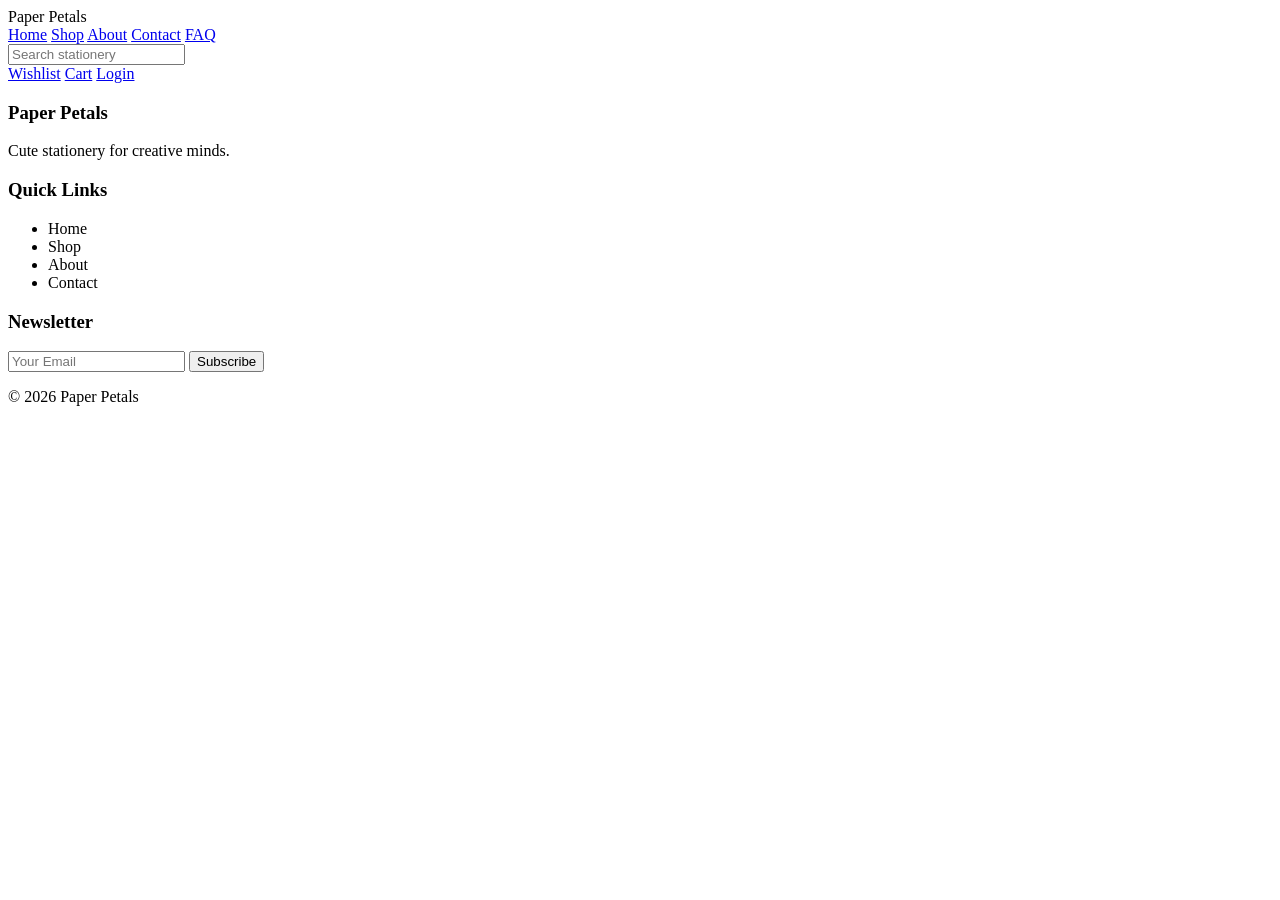
==== pages/shop.html @ a3720105 "Create semantic HTML structure for customer and admin pages" ====
<!DOCTYPE html>
<html>
<head>
</head>

<body>

<header>

    <div class="logo">
        Paper Petals
    </div>

    <nav>

        <a href="index.html">Home</a>

        <a href="shop.html">Shop</a>

        <a href="about.html">About</a>

        <a href="contact.html">Contact</a>

        <a href="faq.html">FAQ</a>

    </nav>

    <div class="search">

        <input
            type="text"
            placeholder="Search stationery">

    </div>

    <div class="icons">

        <a href="wishlist.html">Wishlist</a>

        <a href="cart.html">Cart</a>

        <a href="login.html">Login</a>

    </div>

</header>

<main>

</main>

<footer>

<section>

<h3>Paper Petals</h3>

<p>
Cute stationery for creative minds.
</p>

</section>

<section>

<h3>Quick Links</h3>

<ul>

<li>Home</li>

<li>Shop</li>

<li>About</li>

<li>Contact</li>

</ul>

</section>

<section>

<h3>Newsletter</h3>

<input
type="email"
placeholder="Your Email">

<button>

Subscribe

</button>

</section>

<p>

© 2026 Paper Petals

</p>

</footer>

<script>

</script>

</body>
</html>
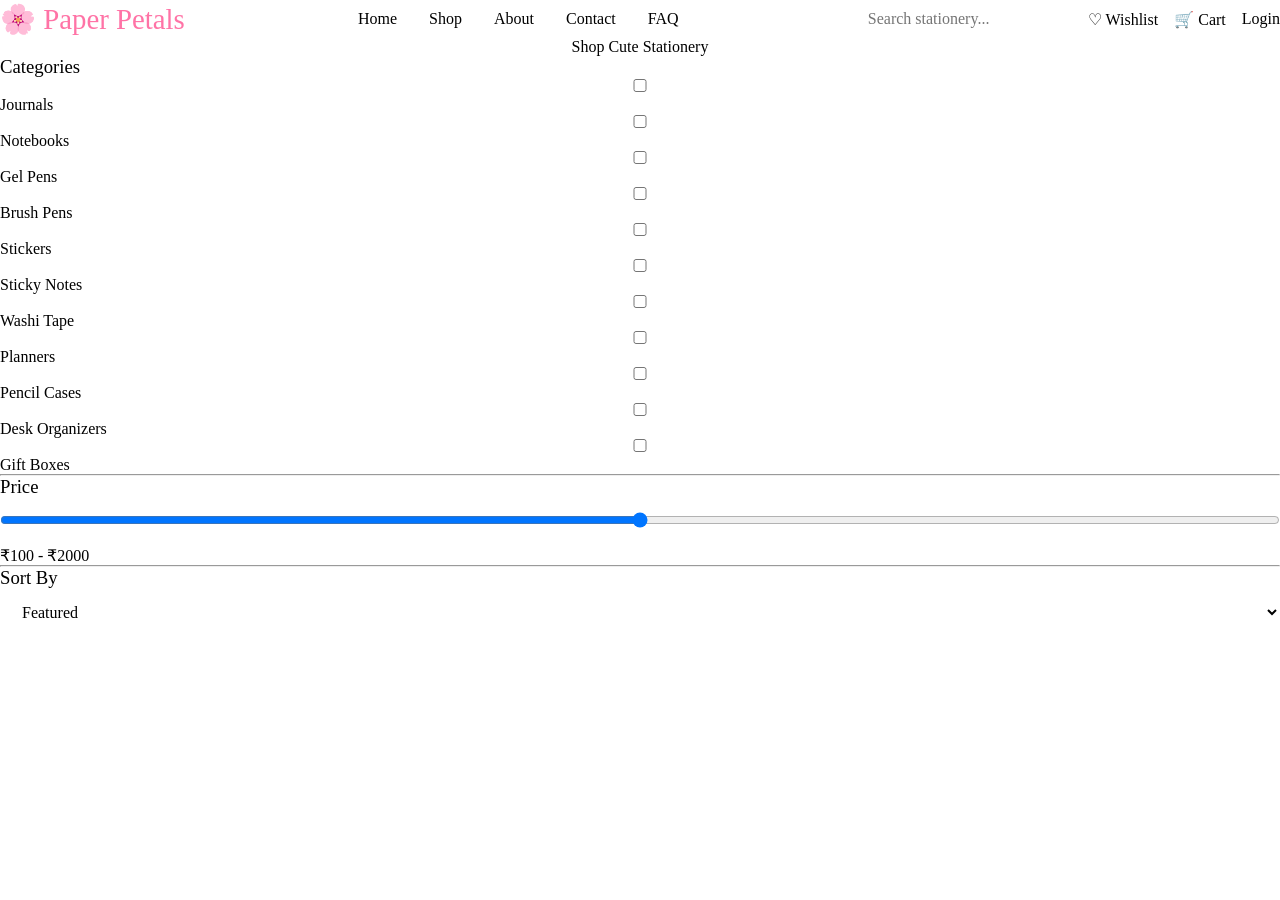
==== commit ab05359b: "start shop" ====
--- a/pages/shop.html
+++ b/pages/shop.html
@@ -1,111 +1,204 @@
 <!DOCTYPE html>
-<html>
+<html lang="en">
+
 <head>
+
+    <meta charset="UTF-8">
+    <meta name="viewport"
+        content="width=device-width, initial-scale=1.0">
+
+    <meta name="description"
+        content="Browse cute stationery at Paper Petals">
+
+    <title>
+
+        Shop | Paper Petals
+
+    </title>
+
+    <link rel="stylesheet"
+        href="../assets/css/style.css">
+
 </head>
 
 <body>
-
 <header>
-
-    <div class="logo">
-        Paper Petals
-    </div>
-
-    <nav>
-
-        <a href="index.html">Home</a>
-
-        <a href="shop.html">Shop</a>
-
-        <a href="about.html">About</a>
-
-        <a href="contact.html">Contact</a>
-
-        <a href="faq.html">FAQ</a>
-
-    </nav>
-
-    <div class="search">
-
-        <input
-            type="text"
-            placeholder="Search stationery">
-
-    </div>
-
-    <div class="icons">
-
-        <a href="wishlist.html">Wishlist</a>
-
-        <a href="cart.html">Cart</a>
-
-        <a href="login.html">Login</a>
-
-    </div>
+<div class="container">
+<div class="logo">
+<a href="index.html">
+<h1>
+    
+🌸 Paper Petals
+
+</h1>
+
+</a>
+
+</div>
+
+<nav>
+
+<ul>
+
+<li><a href="index.html">Home</a></li>
+
+<li><a href="shop.html">Shop</a></li>
+
+<li><a href="about.html">About</a></li>
+
+<li><a href="contact.html">Contact</a></li>
+
+<li><a href="faq.html">FAQ</a></li>
+
+</ul>
+
+</nav>
+
+<div class="header-actions">
+
+<input
+type="search"
+placeholder="Search stationery...">
+
+<a href="wishlist.html">
+
+♡ Wishlist
+
+</a>
+
+<a href="cart.html">
+
+🛒 Cart
+
+</a>
+
+<a href="login.html">
+
+Login
+
+</a>
+
+</div>
+
+</div>
 
 </header>
 
 <main>
 
-</main>
-
-<footer>
-
-<section>
-
-<h3>Paper Petals</h3>
+<section class="shop-page">
+
+<div class="container">
+
+<h2>
+
+Shop Cute Stationery
+
+</h2>
+
+<div class="shop-layout">
+
+<!-- ================= SIDEBAR ================= -->
+
+<aside class="shop-sidebar">
+
+<h3>
+
+Categories
+
+</h3>
+
+<ul>
+
+<li><input type="checkbox"> Journals</li>
+
+<li><input type="checkbox"> Notebooks</li>
+
+<li><input type="checkbox"> Gel Pens</li>
+
+<li><input type="checkbox"> Brush Pens</li>
+
+<li><input type="checkbox"> Stickers</li>
+
+<li><input type="checkbox"> Sticky Notes</li>
+
+<li><input type="checkbox"> Washi Tape</li>
+
+<li><input type="checkbox"> Planners</li>
+
+<li><input type="checkbox"> Pencil Cases</li>
+
+<li><input type="checkbox"> Desk Organizers</li>
+
+<li><input type="checkbox"> Gift Boxes</li>
+
+</ul>
+
+<hr>
+
+<h3>
+
+Price
+
+</h3>
+
+<input
+type="range"
+min="100"
+max="2000">
 
 <p>
-Cute stationery for creative minds.
+
+₹100 - ₹2000
+
 </p>
 
-</section>
-
-<section>
-
-<h3>Quick Links</h3>
-
-<ul>
-
-<li>Home</li>
-
-<li>Shop</li>
-
-<li>About</li>
-
-<li>Contact</li>
-
-</ul>
-
-</section>
-
-<section>
-
-<h3>Newsletter</h3>
-
-<input
-type="email"
-placeholder="Your Email">
-
-<button>
-
-Subscribe
-
-</button>
-
-</section>
-
-<p>
-
-© 2026 Paper Petals
-
-</p>
-
-</footer>
-
-<script>
-
-</script>
-
-</body>
-</html>+<hr>
+
+<h3>
+
+Sort By
+
+</h3>
+
+<select>
+
+<option>
+
+Featured
+
+</option>
+
+<option>
+
+Price Low to High
+
+</option>
+
+<option>
+
+Price High to Low
+
+</option>
+
+<option>
+
+Highest Rated
+
+</option>
+
+<option>
+
+Newest
+
+</option>
+
+</select>
+
+</aside>
+
+<!-- ================= PRODUCTS ================= -->
+
+<section class="shop-products">
+
+<div class="product-grid">
--- a/assets/css/style.css
+++ b/assets/css/style.css
@@ -0,0 +1,32 @@
+/* ==========================================================
+   Paper Petals
+   Master Stylesheet
+   Import Order Matters
+==========================================================*/
+
+/* ---------- Design System ---------- */
+@import url("variables.css");
+
+/* ---------- Browser Reset ---------- */
+@import url("reset.css");
+
+/* ---------- Global Layout ---------- */
+@import url("layout.css");
+
+/* ---------- Reusable Components ---------- */
+@import url("components.css");
+
+/* ---------- Page Styles ---------- */
+@import url("home.css");
+
+/* Additional page styles
+   (Create these later)
+@import url("shop.css");
+@import url("product.css");
+@import url("cart.css");
+@import url("auth.css");
+@import url("admin.css");
+*/
+
+/* ---------- Responsive ---------- */
+@import url("responsive.css");
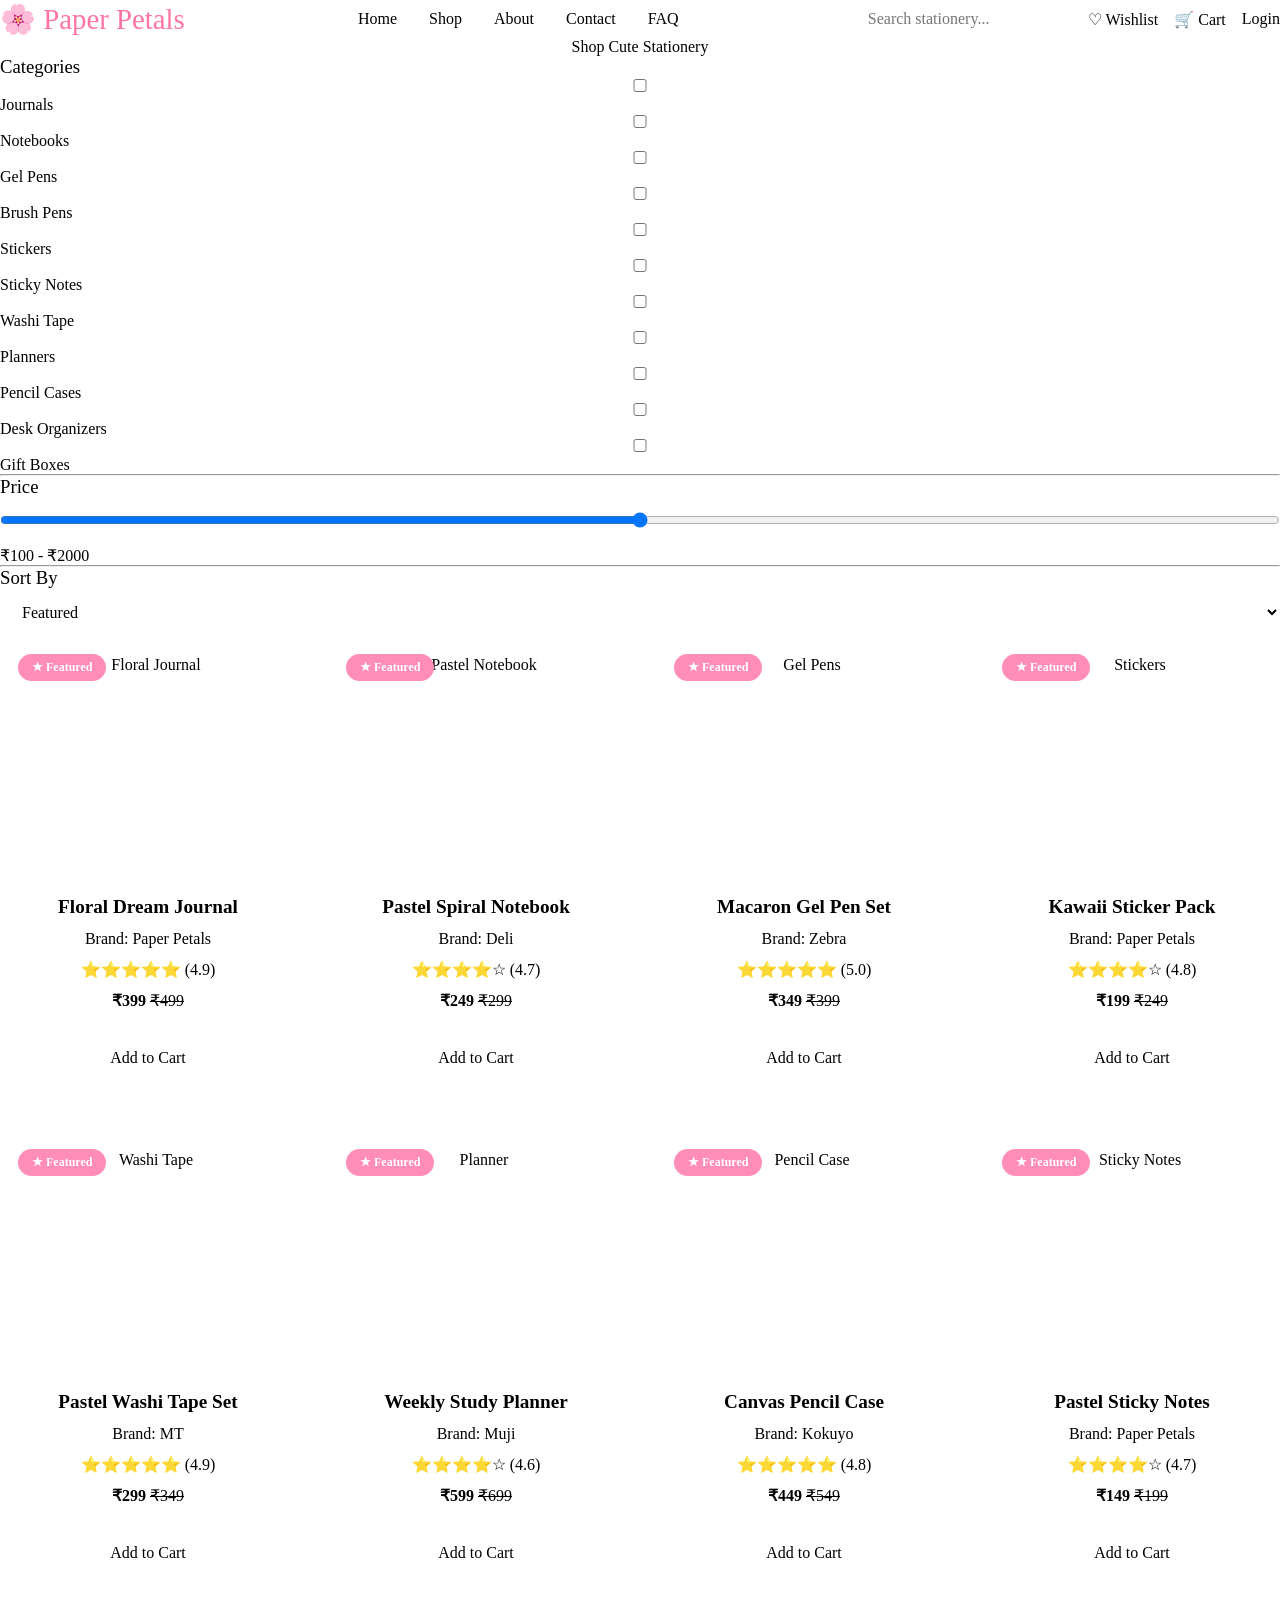
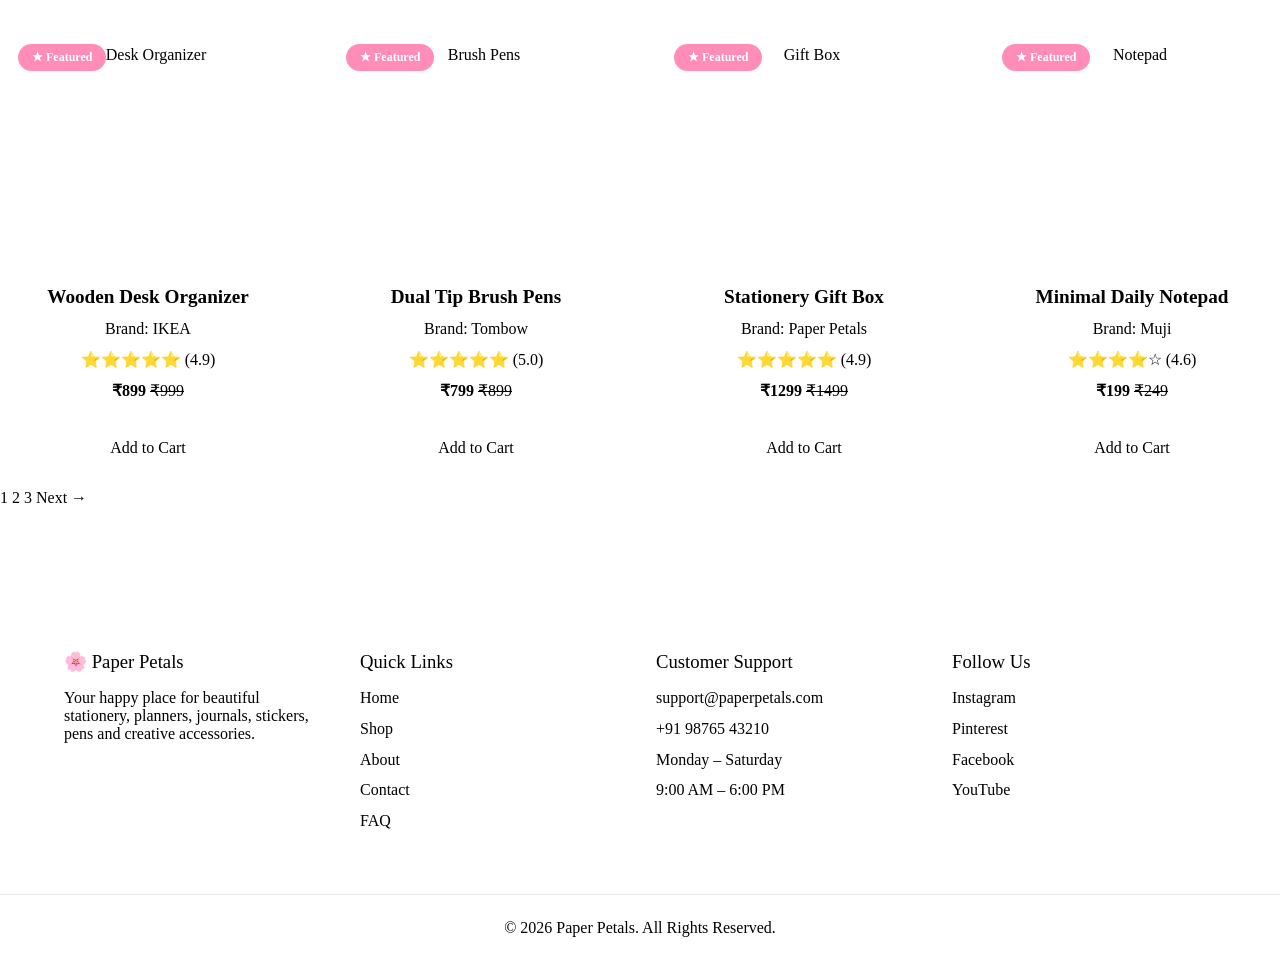
==== commit 14e7e565: "Create complete shop page with filters and product grid" ====
--- a/pages/shop.html
+++ b/pages/shop.html
@@ -23,182 +23,458 @@
 
 <body>
 <header>
-<div class="container">
-<div class="logo">
-<a href="index.html">
-<h1>
-    
-🌸 Paper Petals
-
-</h1>
-
-</a>
-
-</div>
-
-<nav>
-
-<ul>
-
-<li><a href="index.html">Home</a></li>
-
-<li><a href="shop.html">Shop</a></li>
-
-<li><a href="about.html">About</a></li>
-
-<li><a href="contact.html">Contact</a></li>
-
-<li><a href="faq.html">FAQ</a></li>
-
-</ul>
-
-</nav>
-
-<div class="header-actions">
-
-<input
-type="search"
-placeholder="Search stationery...">
-
-<a href="wishlist.html">
-
-♡ Wishlist
-
-</a>
-
-<a href="cart.html">
-
-🛒 Cart
-
-</a>
-
-<a href="login.html">
-
-Login
-
-</a>
-
-</div>
-
-</div>
-
+    <div class="container">
+        <div class="logo">
+            <a href="index.html">
+                <h1>
+                    
+                🌸 Paper Petals
+
+                </h1>
+            </a>
+        </div>
+
+    <nav>
+        <ul>
+            <li><a href="index.html">Home</a></li>
+            <li><a href="shop.html">Shop</a></li>
+            <li><a href="about.html">About</a></li>
+            <li><a href="contact.html">Contact</a></li>
+            <li><a href="faq.html">FAQ</a></li>
+        </ul>
+    </nav>
+
+    <div class="header-actions">
+    <input
+    type="search"
+    placeholder="Search stationery...">
+    <a href="wishlist.html">
+
+    ♡ Wishlist
+
+    </a>
+
+    <a href="cart.html">
+
+    🛒 Cart
+
+    </a>
+
+    <a href="login.html">
+
+    Login
+
+    </a>
+    </div>
+    </div>
 </header>
 
 <main>
-
-<section class="shop-page">
-
-<div class="container">
-
-<h2>
-
-Shop Cute Stationery
-
-</h2>
-
-<div class="shop-layout">
-
-<!-- ================= SIDEBAR ================= -->
-
-<aside class="shop-sidebar">
-
-<h3>
-
-Categories
-
-</h3>
-
-<ul>
-
-<li><input type="checkbox"> Journals</li>
-
-<li><input type="checkbox"> Notebooks</li>
-
-<li><input type="checkbox"> Gel Pens</li>
-
-<li><input type="checkbox"> Brush Pens</li>
-
-<li><input type="checkbox"> Stickers</li>
-
-<li><input type="checkbox"> Sticky Notes</li>
-
-<li><input type="checkbox"> Washi Tape</li>
-
-<li><input type="checkbox"> Planners</li>
-
-<li><input type="checkbox"> Pencil Cases</li>
-
-<li><input type="checkbox"> Desk Organizers</li>
-
-<li><input type="checkbox"> Gift Boxes</li>
-
-</ul>
-
-<hr>
-
-<h3>
-
-Price
-
-</h3>
-
-<input
-type="range"
-min="100"
-max="2000">
-
-<p>
-
-₹100 - ₹2000
-
-</p>
-
-<hr>
-
-<h3>
-
-Sort By
-
-</h3>
-
-<select>
-
-<option>
-
-Featured
-
-</option>
-
-<option>
-
-Price Low to High
-
-</option>
-
-<option>
-
-Price High to Low
-
-</option>
-
-<option>
-
-Highest Rated
-
-</option>
-
-<option>
-
-Newest
-
-</option>
-
-</select>
-
-</aside>
-
-<!-- ================= PRODUCTS ================= -->
-
-<section class="shop-products">
-
-<div class="product-grid">+    <section class="shop-page">
+        <div class="container">
+            <h2>
+
+            Shop Cute Stationery
+
+            </h2>
+
+            <div class="shop-layout">
+
+                <!-- ================= SIDEBAR ================= -->
+
+                <aside class="shop-sidebar">
+
+                <h3>
+
+                Categories
+
+                </h3>
+
+                <ul>
+                    <li><input type="checkbox"> Journals</li>
+                    <li><input type="checkbox"> Notebooks</li>
+                    <li><input type="checkbox"> Gel Pens</li>
+                    <li><input type="checkbox"> Brush Pens</li>
+                    <li><input type="checkbox"> Stickers</li>
+                    <li><input type="checkbox"> Sticky Notes</li>
+                    <li><input type="checkbox"> Washi Tape</li>
+                    <li><input type="checkbox"> Planners</li>
+                    <li><input type="checkbox"> Pencil Cases</li>
+                    <li><input type="checkbox"> Desk Organizers</li>
+                    <li><input type="checkbox"> Gift Boxes</li>
+                </ul>
+                <hr>
+                <h3>
+
+                Price
+
+                </h3>
+                <input
+                type="range"
+                min="100"
+                max="2000">
+                <p>
+
+                ₹100 - ₹2000
+
+                </p>
+                <hr>
+                <h3>
+
+                Sort By
+
+                </h3>
+                    <select>
+                        <option>
+
+                        Featured
+
+                        </option>
+                        <option>
+
+                        Price Low to High
+
+                        </option>
+                        <option>
+
+                        Price High to Low
+
+                        </option>
+                        <option>
+
+                        Highest Rated
+
+                        </option>
+                        <option>
+
+                        Newest
+
+                        </option>
+                    </select>
+                </aside>
+
+                <!-- ================= PRODUCTS ================= -->
+
+                <section class="shop-products">
+                    <div class="product-grid">
+
+                    <!-- ================= PRODUCT 1 ================= -->
+
+                    <article class="product-card">
+                        <img src="../assets/images/products/floral-journal.jpg"
+                            alt="Floral Journal">
+
+                        <h3>Floral Dream Journal</h3>
+                        <p>Brand: Paper Petals</p>
+                        <p>⭐⭐⭐⭐⭐ (4.9)</p>
+                        <p>
+                            <strong>₹399</strong>
+                            <del>₹499</del>
+                        </p>
+                        <button>Add to Cart</button>
+                    </article>
+
+                    <!-- ================= PRODUCT 2 ================= -->
+
+                    <article class="product-card">
+                        <img src="../assets/images/products/pastel-notebook.jpg"
+                            alt="Pastel Notebook">
+
+                        <h3>Pastel Spiral Notebook</h3>
+                        <p>Brand: Deli</p>
+                        <p>⭐⭐⭐⭐☆ (4.7)</p>
+                        <p>
+                            <strong>₹249</strong>
+                            <del>₹299</del>
+                        </p>
+                        <button>Add to Cart</button>
+                    </article>
+
+                    <!-- ================= PRODUCT 3 ================= -->
+
+                    <article class="product-card">
+                        <img src="../assets/images/products/gel-pens.jpg"
+                            alt="Gel Pens">
+
+                        <h3>Macaron Gel Pen Set</h3>
+                        <p>Brand: Zebra</p>
+                        <p>⭐⭐⭐⭐⭐ (5.0)</p>
+                        <p>
+                            <strong>₹349</strong>
+                            <del>₹399</del>
+                        </p>
+                        <button>Add to Cart</button>
+                    </article>
+
+                    <!-- ================= PRODUCT 4 ================= -->
+
+                    <article class="product-card">
+                        <img src="../assets/images/products/stickers.jpg"
+                            alt="Stickers">
+
+                        <h3>Kawaii Sticker Pack</h3>
+                        <p>Brand: Paper Petals</p>
+                        <p>⭐⭐⭐⭐☆ (4.8)</p>
+                        <p>
+                            <strong>₹199</strong>
+                            <del>₹249</del>
+                        </p>
+                        <button>Add to Cart</button>
+                    </article>
+
+                    <!-- ================= PRODUCT 5 ================= -->
+
+                    <article class="product-card">
+                        <img src="../assets/images/products/washi-tape.jpg"
+                            alt="Washi Tape">
+
+                        <h3>Pastel Washi Tape Set</h3>
+                        <p>Brand: MT</p>
+                        <p>⭐⭐⭐⭐⭐ (4.9)</p>
+                        <p>
+                            <strong>₹299</strong>
+                            <del>₹349</del>
+                        </p>
+                        <button>Add to Cart</button>
+                    </article>
+
+                    <!-- ================= PRODUCT 6 ================= -->
+
+                    <article class="product-card">
+                        <img src="../assets/images/products/planner.jpg"
+                            alt="Planner">
+
+                        <h3>Weekly Study Planner</h3>
+                        <p>Brand: Muji</p>
+                        <p>⭐⭐⭐⭐☆ (4.6)</p>
+                        <p>
+                            <strong>₹599</strong>
+                            <del>₹699</del>
+                        </p>
+                        <button>Add to Cart</button>
+                    </article>
+
+                    <!-- ================= PRODUCT 7 ================= -->
+
+                    <article class="product-card">
+                        <img src="../assets/images/products/pencil-case.jpg"
+                            alt="Pencil Case">
+
+                        <h3>Canvas Pencil Case</h3>
+                        <p>Brand: Kokuyo</p>
+                        <p>⭐⭐⭐⭐⭐ (4.8)</p>
+                        <p>
+                            <strong>₹449</strong>
+                            <del>₹549</del>
+                        </p>
+                        <button>Add to Cart</button>
+                    </article>
+
+                    <!-- ================= PRODUCT 8 ================= -->
+
+                    <article class="product-card">
+                        <img src="../assets/images/products/sticky-notes.jpg"
+                            alt="Sticky Notes">
+
+                        <h3>Pastel Sticky Notes</h3>
+                        <p>Brand: Paper Petals</p>
+                        <p>⭐⭐⭐⭐☆ (4.7)</p>
+                        <p>
+                            <strong>₹149</strong>
+                            <del>₹199</del>
+                        </p>
+                        <button>Add to Cart</button>
+                    </article>
+
+                    <!-- ================= PRODUCT 9 ================= -->
+
+                    <article class="product-card">
+                        <img src="../assets/images/products/desk-organizer.jpg"
+                            alt="Desk Organizer">
+
+                        <h3>Wooden Desk Organizer</h3>
+                        <p>Brand: IKEA</p>
+                        <p>⭐⭐⭐⭐⭐ (4.9)</p>
+                        <p>
+                            <strong>₹899</strong>
+                            <del>₹999</del>
+                        </p>
+                        <button>Add to Cart</button>
+                    </article>
+
+                    <!-- ================= PRODUCT 10 ================= -->
+
+                    <article class="product-card">
+                        <img src="../assets/images/products/brush-pens.jpg"
+                            alt="Brush Pens">
+
+                        <h3>Dual Tip Brush Pens</h3>
+                        <p>Brand: Tombow</p>
+                        <p>⭐⭐⭐⭐⭐ (5.0)</p>
+                        <p>
+                            <strong>₹799</strong>
+                            <del>₹899</del>
+                        </p>
+                        <button>Add to Cart</button>
+                    </article>
+
+                    <!-- ================= PRODUCT 11 ================= -->
+
+                    <article class="product-card">
+                        <img src="../assets/images/products/gift-box.jpg"
+                            alt="Gift Box">
+
+                        <h3>Stationery Gift Box</h3>
+                        <p>Brand: Paper Petals</p>
+                        <p>⭐⭐⭐⭐⭐ (4.9)</p>
+                        <p>
+                            <strong>₹1299</strong>
+                            <del>₹1499</del>
+                        </p>
+                        <button>Add to Cart</button>
+                    </article>
+
+                    <!-- ================= PRODUCT 12 ================= -->
+
+                    <article class="product-card">
+                        <img src="../assets/images/products/notepad.jpg"
+                            alt="Notepad">
+
+                        <h3>Minimal Daily Notepad</h3>
+                        <p>Brand: Muji</p>
+                        <p>⭐⭐⭐⭐☆ (4.6)</p>
+                        <p>
+                            <strong>₹199</strong>
+                            <del>₹249</del>
+                        </p>
+                        <button>Add to Cart</button>
+                    </article>
+                    </div>
+
+                        <!-- ================= PAGINATION ================= -->
+
+                        <div class="pagination">
+                            <a href="#" class="active">1</a>
+                            <a href="#">2</a>
+                            <a href="#">3</a>
+                            <a href="#">Next →</a>
+                        </div>
+                </section>
+            </div>
+        </div>
+    </section>
+</main>
+
+<!-- ================= FOOTER ================= -->
+
+<footer>
+    <div class="footer-container">
+        <section class="footer-about">
+            <h3>🌸 Paper Petals</h3>
+            <p>
+
+                Your happy place for beautiful stationery,
+                planners, journals, stickers,
+                pens and creative accessories.
+
+            </p>
+        </section>
+        <section class="footer-links">
+            <h3>
+
+                Quick Links
+
+            </h3>
+            <ul>
+                <li>
+                    <a href="index.html">
+
+                        Home
+
+                    </a>
+                </li>
+                <li>
+                    <a href="shop.html">
+
+                        Shop
+
+                    </a>
+                </li>
+                <li>
+                    <a href="about.html">
+
+                        About
+
+                    </a>
+                </li>
+                <li>
+                    <a href="contact.html">
+
+                        Contact
+
+                    </a>
+                </li>
+                <li>
+                    <a href="faq.html">
+
+                        FAQ
+
+                    </a>
+                </li>
+            </ul>
+        </section>
+        <section class="footer-support">
+            <h3>
+                Customer Support
+            </h3>
+            <ul>
+                <li>
+
+                    support@paperpetals.com
+
+                </li>
+                <li>
+
+                    +91 98765 43210
+
+                </li>
+                <li>
+
+                    Monday – Saturday
+
+                </li>
+                <li>
+
+                    9:00 AM – 6:00 PM
+
+                </li>
+            </ul>
+        </section>
+        <section class="footer-social">
+            <h3>
+
+                Follow Us
+
+            </h3>
+            <ul>
+                <li>Instagram</li>
+                <li>Pinterest</li>
+                <li>Facebook</li>
+                <li>YouTube</li>
+            </ul>
+        </section>
+    </div>
+    <hr>
+    <div class="copyright">
+        <p>
+
+            © 2026 Paper Petals.
+            All Rights Reserved.
+
+        </p>
+    </div>
+</footer>
+<!-- ================= JAVASCRIPT ================= -->
+<script src="../assets/js/app.js"></script>
+</body>
+</html>
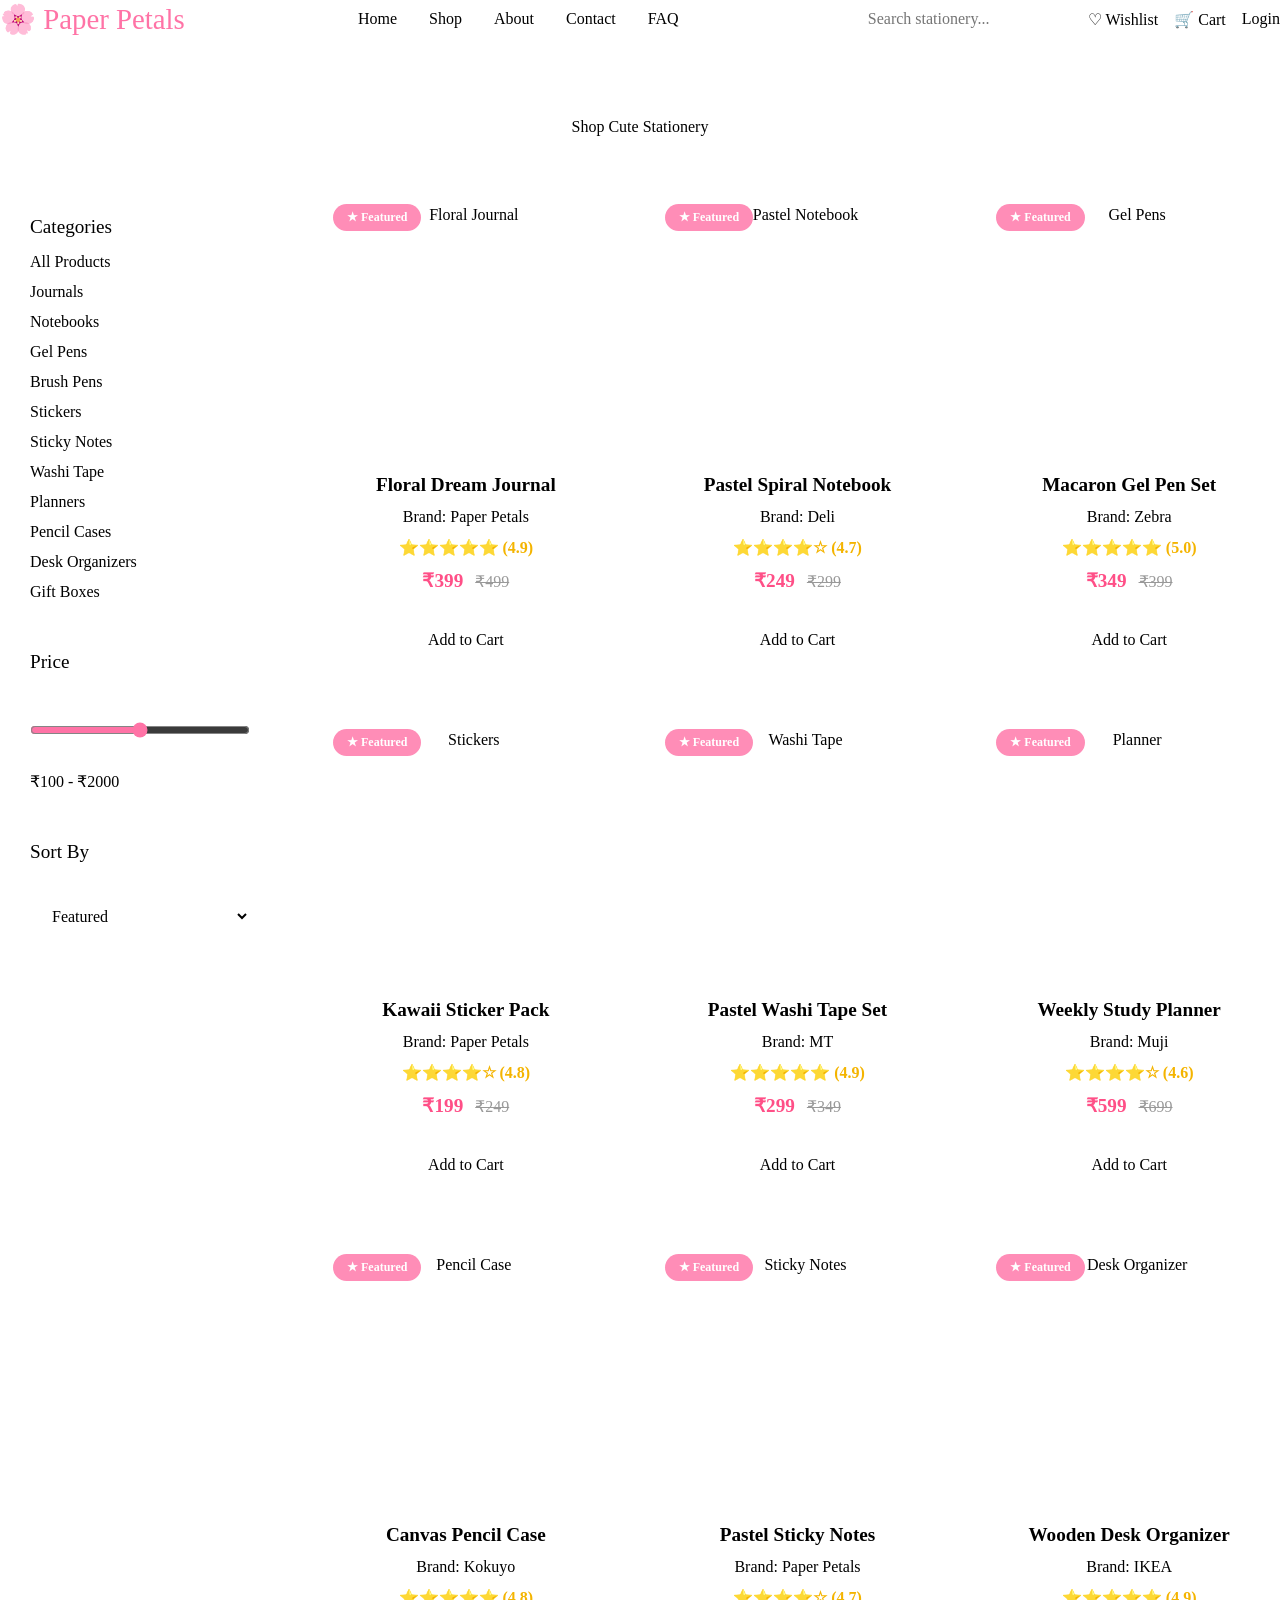
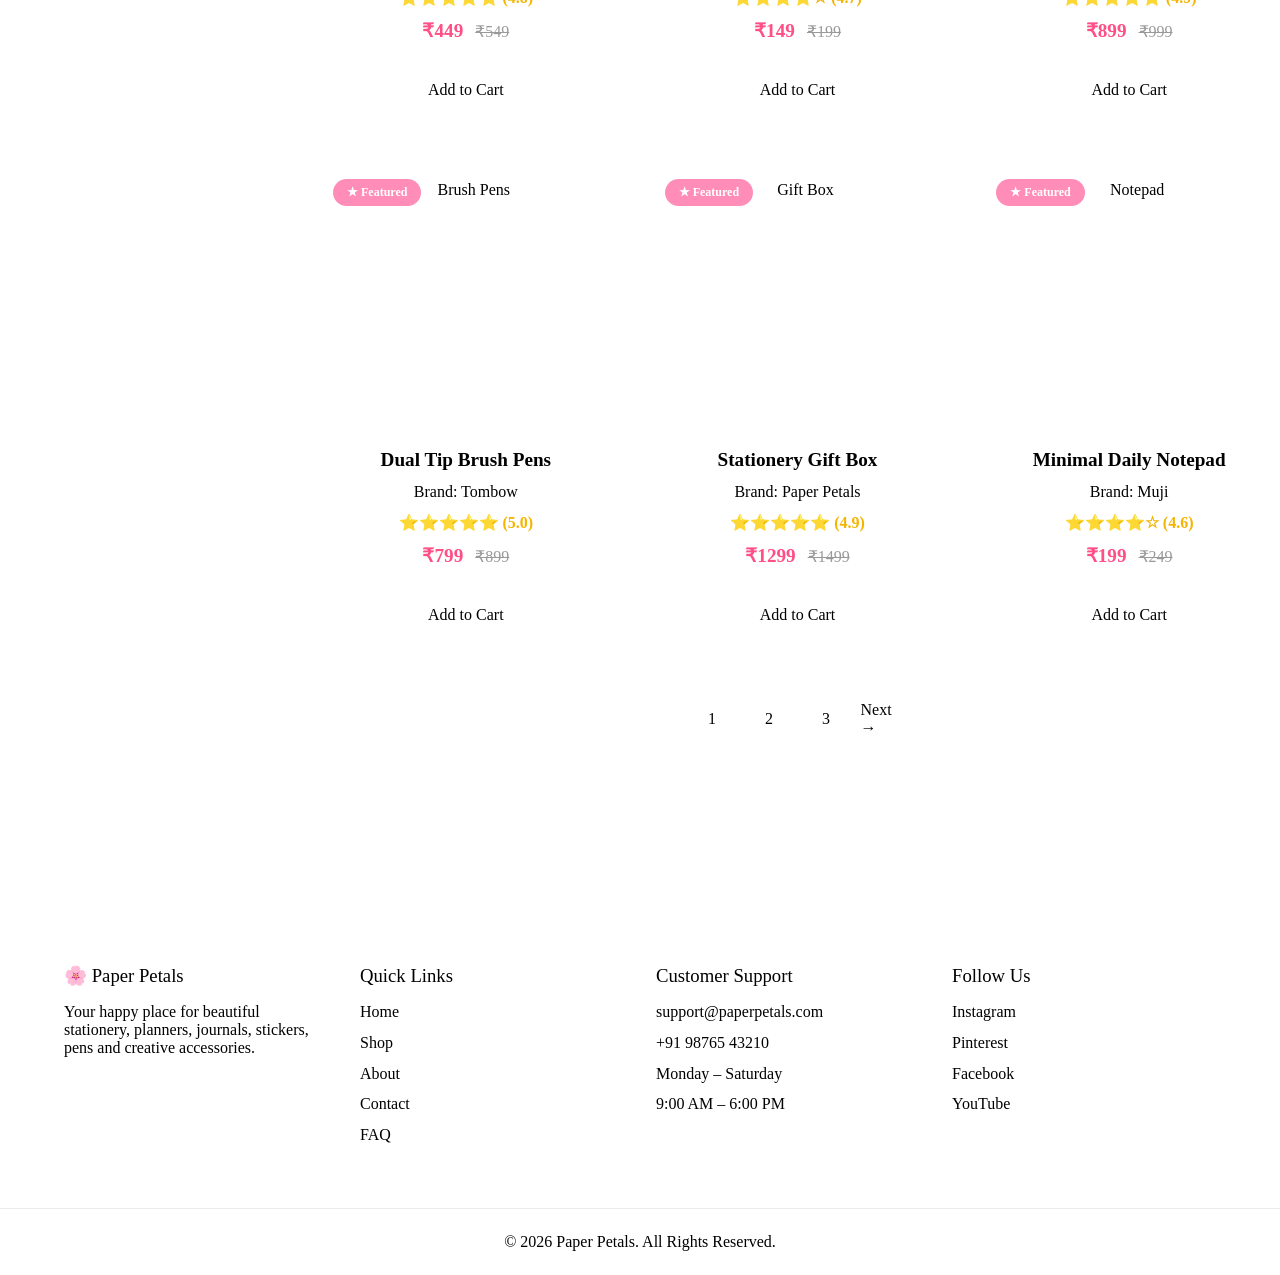
==== commit 6cb21cc3: "do edits" ====
--- a/pages/shop.html
+++ b/pages/shop.html
@@ -47,6 +47,7 @@
     <div class="header-actions">
     <input
     type="search"
+    id="search-input"
     placeholder="Search stationery...">
     <a href="wishlist.html">
 
@@ -90,18 +91,21 @@
 
                 </h3>
 
-                <ul>
-                    <li><input type="checkbox"> Journals</li>
-                    <li><input type="checkbox"> Notebooks</li>
-                    <li><input type="checkbox"> Gel Pens</li>
-                    <li><input type="checkbox"> Brush Pens</li>
-                    <li><input type="checkbox"> Stickers</li>
-                    <li><input type="checkbox"> Sticky Notes</li>
-                    <li><input type="checkbox"> Washi Tape</li>
-                    <li><input type="checkbox"> Planners</li>
-                    <li><input type="checkbox"> Pencil Cases</li>
-                    <li><input type="checkbox"> Desk Organizers</li>
-                    <li><input type="checkbox"> Gift Boxes</li>
+                <ul id="category-list">
+
+                    <li data-category="All">All Products</li>
+                    <li data-category="Journals">Journals</li>
+                    <li data-category="Notebooks">Notebooks</li>
+                    <li data-category="Gel Pens">Gel Pens</li>
+                    <li data-category="Brush Pens">Brush Pens</li>
+                    <li data-category="Stickers">Stickers</li>
+                    <li data-category="Sticky Notes">Sticky Notes</li>
+                    <li data-category="Washi Tape">Washi Tape</li>
+                    <li data-category="Planners">Planners</li>
+                    <li data-category="Pencil Cases">Pencil Cases</li>
+                    <li data-category="Desk Organizers">Desk Organizers</li>
+                    <li data-category="Gift Boxes">Gift Boxes</li>
+
                 </ul>
                 <hr>
                 <h3>
@@ -124,39 +128,35 @@
                 Sort By
 
                 </h3>
-                    <select>
-                        <option>
-
-                        Featured
-
+                    <select id="sort-select">
+
+                        <option value="featured">
+                            Featured
                         </option>
-                        <option>
-
-                        Price Low to High
-
+
+                        <option value="low-high">
+                            Price: Low to High
                         </option>
-                        <option>
-
-                        Price High to Low
-
+
+                        <option value="high-low">
+                            Price: High to Low
                         </option>
-                        <option>
-
-                        Highest Rated
-
+
+                        <option value="rating">
+                            Highest Rated
                         </option>
-                        <option>
-
-                        Newest
-
+
+                        <option value="newest">
+                            Newest
                         </option>
+
                     </select>
                 </aside>
 
                 <!-- ================= PRODUCTS ================= -->
 
                 <section class="shop-products">
-                    <div class="product-grid">
+                    <div id ="product-grid" class="product-grid">
 
                     <!-- ================= PRODUCT 1 ================= -->
 
@@ -476,5 +476,12 @@
 </footer>
 <!-- ================= JAVASCRIPT ================= -->
 <script src="../assets/js/app.js"></script>
+<script src="../assets/js/products.js"></script>
+<script src="../assets/js/renderProducts.js"></script>
+<script src="../assets/js/state.js"></script>
+<script src="../assets/js/updateProducts.js"></script>
+<script src="../assets/js/search.js"></script>
+<script src="../assets/js/filter.js"></script>
+<script src="../assets/js/sort.js"></script>
 </body>
 </html>
--- a/assets/css/style.css
+++ b/assets/css/style.css
@@ -19,14 +19,16 @@
 /* ---------- Page Styles ---------- */
 @import url("home.css");
 
+@import url("shop.css");
+
+/* ---------- Responsive ---------- */
+@import url("responsive.css");
+
 /* Additional page styles
    (Create these later)
-@import url("shop.css");
+
 @import url("product.css");
 @import url("cart.css");
 @import url("auth.css");
 @import url("admin.css");
-*/
-
-/* ---------- Responsive ---------- */
-@import url("responsive.css");+*/
